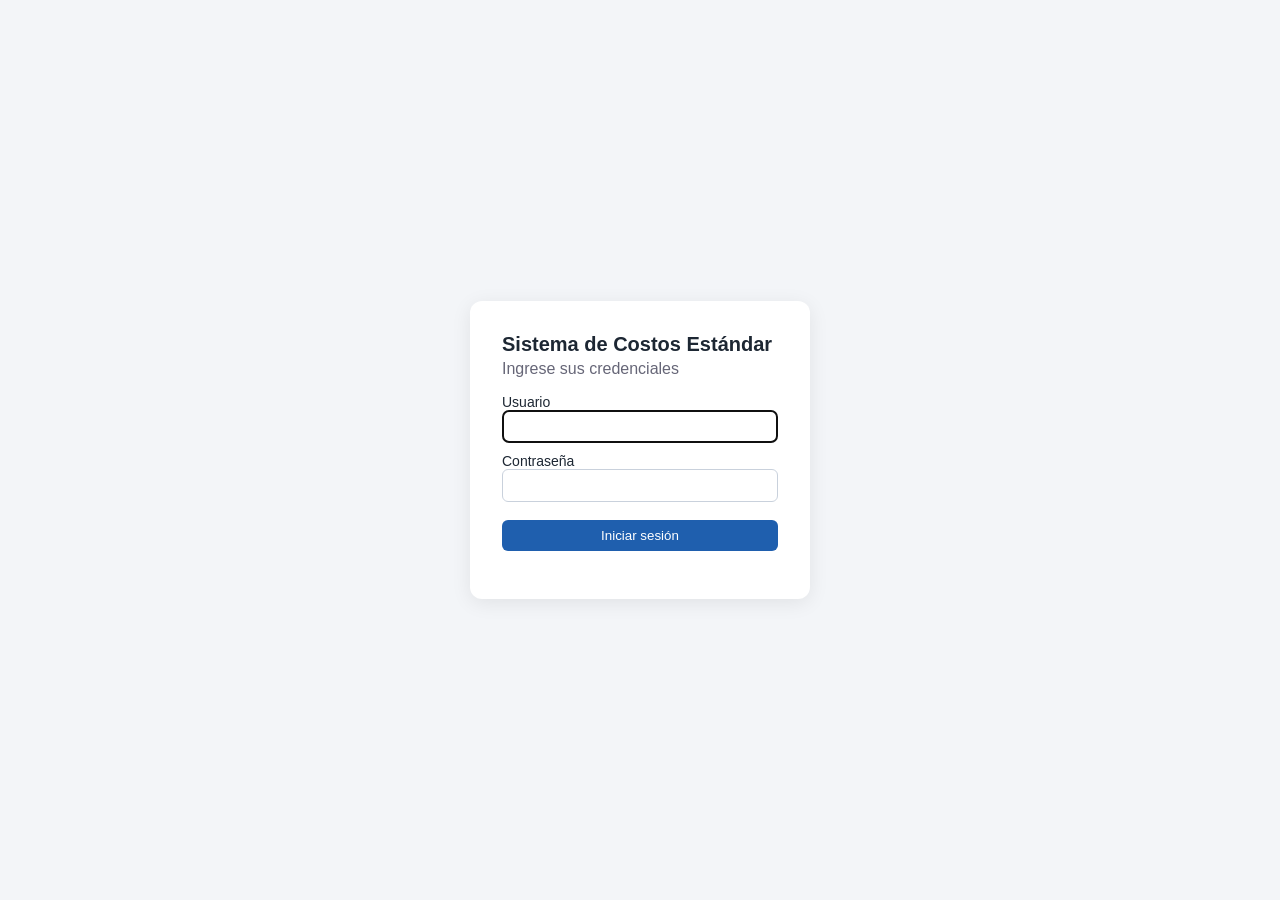
==== frontend/index.html @ 501c8cb6 "Subir Sistema De Costos" ====
<!DOCTYPE html>
<html lang="es">
<head>
  <meta charset="UTF-8">
  <meta name="viewport" content="width=device-width, initial-scale=1">
  <title>Sistema de Costos Estándar - Iniciar sesión</title>
  <link rel="stylesheet" href="css/estilos.css">
</head>
<body class="login">
  <form id="formLogin" class="tarjeta">
    <h1>Sistema de Costos Estándar</h1>
    <p class="sub">Ingrese sus credenciales</p>
    <label>Usuario <input name="usuario" required autofocus></label>
    <label>Contraseña <input name="password" type="password" required></label>
    <button type="submit">Iniciar sesión</button>
    <p id="error" class="error"></p>
  </form>

  <script src="js/api.js"></script>
  <script>
    document.getElementById('formLogin').addEventListener('submit', async (e) => {
      e.preventDefault();
      const datos = Object.fromEntries(new FormData(e.target));
      try {
        await api('/api/login', 'POST', datos);
        location.href = 'panel.html';
      } catch (err) {
        document.getElementById('error').textContent = err.message;
      }
    });
  </script>
</body>
</html>
---- frontend/css/estilos.css ----
* { box-sizing: border-box; }
body { margin: 0; font-family: Segoe UI, Arial, sans-serif; background: #f3f5f8; color: #1d2733; }
button { background: #1f5fae; color: #fff; border: 0; padding: 8px 14px; border-radius: 6px; cursor: pointer; }
button.sec { background: #e3e8ef; color: #1d2733; }
button.peligro { background: #c0392b; }
input { padding: 8px; border: 1px solid #c9d1dc; border-radius: 6px; width: 100%; }
label { display: block; font-size: 14px; margin-bottom: 10px; }
.error { color: #c0392b; }
.oculto { display: none; }

/* Login */
.login { display: grid; place-items: center; min-height: 100vh; }
.tarjeta { background: #fff; padding: 32px; border-radius: 12px; width: 340px; box-shadow: 0 4px 20px rgba(0,0,0,.08); }
.tarjeta h1 { font-size: 20px; margin: 0 0 4px; }
.sub { color: #667; margin-top: 0; }
.tarjeta button { width: 100%; margin-top: 8px; }

/* Panel */
header { display: flex; gap: 16px; align-items: center; padding: 12px 20px; background: #1d2733; color: #fff; }
header span { margin-left: auto; }
nav { display: flex; gap: 8px; padding: 12px 20px; background: #fff; border-bottom: 1px solid #dde3ea; }
nav button { background: transparent; color: #1f5fae; }
main { padding: 20px; }
.fila { display: flex; flex-wrap: wrap; gap: 8px; margin-bottom: 16px; }
.fila input { width: auto; flex: 1 1 150px; }
.rejilla { display: grid; grid-template-columns: repeat(auto-fit, minmax(240px, 1fr)); gap: 12px; align-items: start; }
fieldset { background: #fff; border: 1px solid #dde3ea; border-radius: 8px; }
table { width: 100%; border-collapse: collapse; background: #fff; margin-top: 12px; }
th, td { padding: 8px 10px; border-bottom: 1px solid #e6eaf0; text-align: left; }
tr.fav td:last-child { color: #1e8449; font-weight: 600; }
tr.desf td:last-child { color: #c0392b; font-weight: 600; }
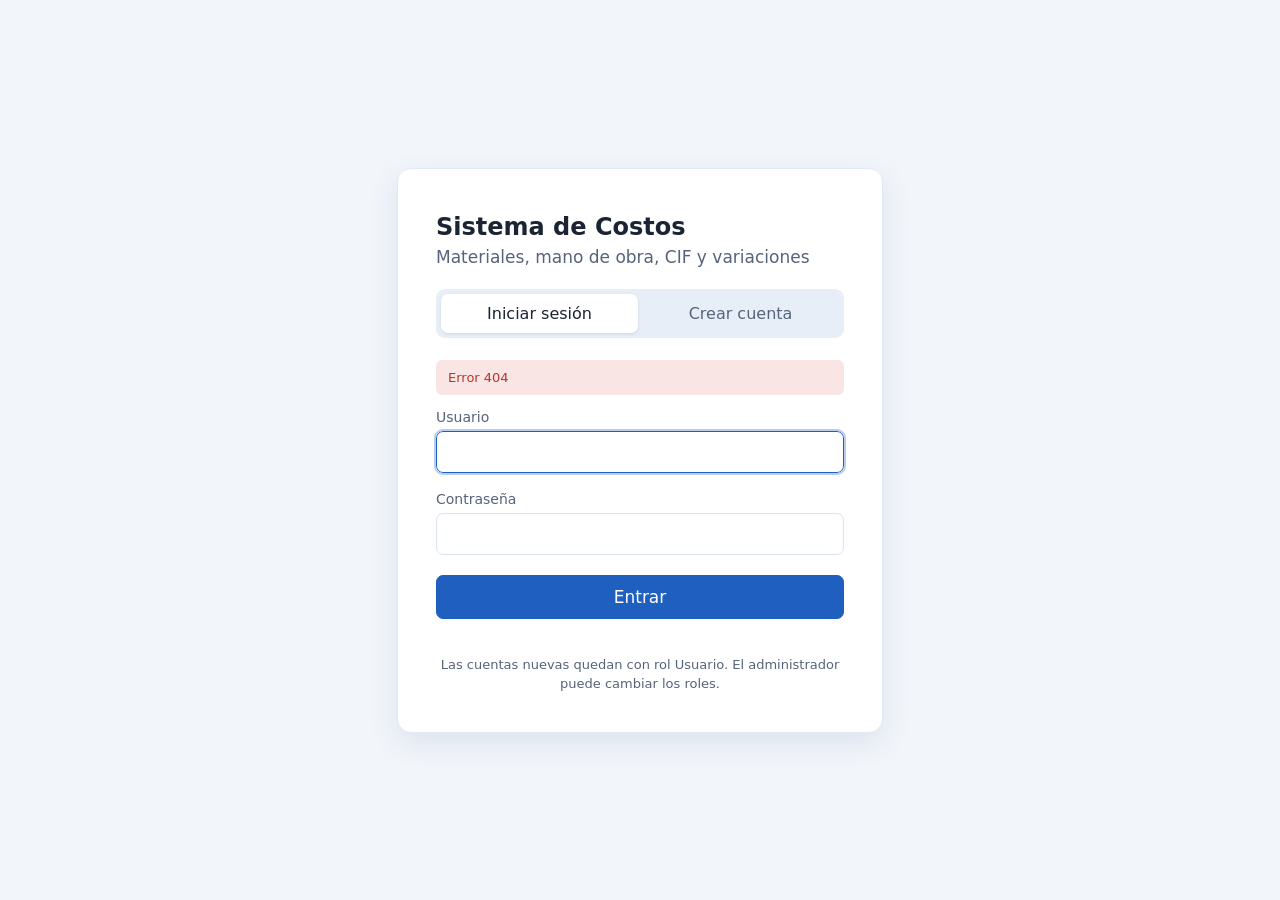
==== commit e6b45f52: "SistemadeCostos" ====
--- a/frontend/index.html
+++ b/frontend/index.html
@@ -1,33 +1,52 @@
 <!DOCTYPE html>
 <html lang="es">
 <head>
-  <meta charset="UTF-8">
+  <meta charset="utf-8">
   <meta name="viewport" content="width=device-width, initial-scale=1">
-  <title>Sistema de Costos Estándar - Iniciar sesión</title>
+  <title>Sistema de Costos · Ingreso</title>
+  <link rel="icon" href="img/icono.svg" type="image/svg+xml">
   <link rel="stylesheet" href="css/estilos.css">
 </head>
-<body class="login">
-  <form id="formLogin" class="tarjeta">
-    <h1>Sistema de Costos Estándar</h1>
-    <p class="sub">Ingrese sus credenciales</p>
-    <label>Usuario <input name="usuario" required autofocus></label>
-    <label>Contraseña <input name="password" type="password" required></label>
-    <button type="submit">Iniciar sesión</button>
-    <p id="error" class="error"></p>
-  </form>
+<body class="pagina-login">
+<main class="login-fondo">
+  <section class="login-tarjeta" aria-labelledby="titulo-login">
+    <h1 id="titulo-login">Sistema de Costos</h1>
+    <p class="login-sub">Materiales, mano de obra, CIF y variaciones</p>
 
-  <script src="js/api.js"></script>
-  <script>
-    document.getElementById('formLogin').addEventListener('submit', async (e) => {
-      e.preventDefault();
-      const datos = Object.fromEntries(new FormData(e.target));
-      try {
-        await api('/api/login', 'POST', datos);
-        location.href = 'panel.html';
-      } catch (err) {
-        document.getElementById('error').textContent = err.message;
-      }
-    });
-  </script>
+    <div class="login-pestanas" role="tablist">
+      <button type="button" class="activa" data-pestana="ingresar" role="tab">Iniciar sesión</button>
+      <button type="button" data-pestana="registro" role="tab" id="tab-registro">Crear cuenta</button>
+    </div>
+
+    <div id="mensaje"></div>
+
+    <form id="form-ingresar" novalidate>
+      <div class="campo">
+        <label for="l-usuario">Usuario</label>
+        <input id="l-usuario" name="usuario" autocomplete="username" required autofocus>
+      </div>
+      <div class="campo">
+        <label for="l-clave">Contraseña</label>
+        <input id="l-clave" name="contrasena" type="password" autocomplete="current-password" required>
+      </div>
+      <button class="login-boton" type="submit">Entrar</button>
+    </form>
+
+    <form id="form-registro" class="oculto" novalidate>
+      <div class="campo"><label for="r-nombre">Nombre completo</label><input id="r-nombre" name="nombre" maxlength="120" required></div>
+      <div class="campo"><label for="r-usuario">Usuario</label><input id="r-usuario" name="usuario" maxlength="40" required autocomplete="username">
+        <div class="ayuda">3 a 40 caracteres: letras, números, punto o guion.</div></div>
+      <div class="campo"><label for="r-correo">Correo electrónico</label><input id="r-correo" name="correo" type="email" maxlength="120" required></div>
+      <div class="campo"><label for="r-clave">Contraseña</label><input id="r-clave" name="contrasena" type="password" required autocomplete="new-password">
+        <div class="ayuda" id="ayuda-clave">Mínimo 8 caracteres, con letras y números.</div></div>
+      <div class="campo"><label for="r-confirmar">Confirmar contraseña</label><input id="r-confirmar" name="confirmar" type="password" required autocomplete="new-password"></div>
+      <button class="login-boton" type="submit">Crear cuenta</button>
+    </form>
+
+    <p class="login-nota" id="nota-roles">Las cuentas nuevas quedan con rol Usuario. El administrador puede cambiar los roles.</p>
+  </section>
+</main>
+<script src="js/api.js"></script>
+<script src="js/login.js"></script>
 </body>
 </html>
--- a/frontend/css/estilos.css
+++ b/frontend/css/estilos.css
@@ -1,31 +1,204 @@
+/* =====================================================================
+   SISTEMA DE COSTOS - Hoja de estilos
+   Estética de libro contable: papel cálido, tinta azul, cifras tabulares.
+   Sin dependencias externas (funciona sin internet).
+   ===================================================================== */
+:root {
+  --tinta: #1f3a5f;
+  --tinta-2: #2c4f7c;
+  --tinta-osc: #152a46;
+  --barra: #1d5fbf;
+  --papel: #f6f4ef;
+  --hoja: #ffffff;
+  --linea: #e2ddd2;
+  --linea-2: #cfd8e3;
+  --texto: #1d2733;
+  --suave: #5d6b7a;
+  --ambar: #c8811a;
+  --ambar-claro: #fbf1df;
+  --fav: #1f7a4d;
+  --fav-claro: #e4f3ea;
+  --desf: #b3372f;
+  --desf-claro: #f9e5e3;
+  --radio: 8px;
+  --sombra: 0 1px 2px rgba(20, 30, 45, .06), 0 4px 14px rgba(20, 30, 45, .06);
+  --fuente: "Segoe UI", system-ui, -apple-system, Roboto, "Helvetica Neue", Arial, sans-serif;
+  --mono: "Cascadia Mono", Consolas, "SFMono-Regular", Menlo, monospace;
+}
+
 * { box-sizing: border-box; }
-body { margin: 0; font-family: Segoe UI, Arial, sans-serif; background: #f3f5f8; color: #1d2733; }
-button { background: #1f5fae; color: #fff; border: 0; padding: 8px 14px; border-radius: 6px; cursor: pointer; }
-button.sec { background: #e3e8ef; color: #1d2733; }
-button.peligro { background: #c0392b; }
-input { padding: 8px; border: 1px solid #c9d1dc; border-radius: 6px; width: 100%; }
-label { display: block; font-size: 14px; margin-bottom: 10px; }
-.error { color: #c0392b; }
-.oculto { display: none; }
-
-/* Login */
-.login { display: grid; place-items: center; min-height: 100vh; }
-.tarjeta { background: #fff; padding: 32px; border-radius: 12px; width: 340px; box-shadow: 0 4px 20px rgba(0,0,0,.08); }
-.tarjeta h1 { font-size: 20px; margin: 0 0 4px; }
-.sub { color: #667; margin-top: 0; }
-.tarjeta button { width: 100%; margin-top: 8px; }
-
-/* Panel */
-header { display: flex; gap: 16px; align-items: center; padding: 12px 20px; background: #1d2733; color: #fff; }
-header span { margin-left: auto; }
-nav { display: flex; gap: 8px; padding: 12px 20px; background: #fff; border-bottom: 1px solid #dde3ea; }
-nav button { background: transparent; color: #1f5fae; }
-main { padding: 20px; }
-.fila { display: flex; flex-wrap: wrap; gap: 8px; margin-bottom: 16px; }
-.fila input { width: auto; flex: 1 1 150px; }
-.rejilla { display: grid; grid-template-columns: repeat(auto-fit, minmax(240px, 1fr)); gap: 12px; align-items: start; }
-fieldset { background: #fff; border: 1px solid #dde3ea; border-radius: 8px; }
-table { width: 100%; border-collapse: collapse; background: #fff; margin-top: 12px; }
-th, td { padding: 8px 10px; border-bottom: 1px solid #e6eaf0; text-align: left; }
-tr.fav td:last-child { color: #1e8449; font-weight: 600; }
-tr.desf td:last-child { color: #c0392b; font-weight: 600; }
+html, body { margin: 0; height: 100%; }
+body { font-family: var(--fuente); font-size: 14px; color: var(--texto); background: var(--papel); }
+a { color: var(--tinta-2); }
+h1, h2, h3, h4 { margin: 0 0 .5em; color: var(--tinta-osc); font-weight: 650; letter-spacing: -.01em; }
+h1 { font-size: 22px; } h2 { font-size: 18px; } h3 { font-size: 15px; }
+.num, td.num, th.num { text-align: right; font-variant-numeric: tabular-nums; white-space: nowrap; }
+.oculto { display: none !important; }
+.suave { color: var(--suave); }
+.peq { font-size: 12px; }
+
+/* ---------------------------------------------------------------- Botones y campos */
+button, .btn {
+  font: inherit; cursor: pointer; border: 1px solid var(--linea-2); background: var(--hoja); color: var(--texto);
+  padding: 7px 14px; border-radius: 6px; display: inline-flex; align-items: center; gap: 6px; text-decoration: none;
+  transition: background .15s, border-color .15s;
+}
+button:hover, .btn:hover { border-color: var(--tinta-2); }
+button:focus-visible, input:focus-visible, select:focus-visible, textarea:focus-visible { outline: 2px solid var(--ambar); outline-offset: 1px; }
+.btn-primario { background: var(--tinta); color: #fff; border-color: var(--tinta); }
+.btn-primario:hover { background: var(--tinta-2); }
+.btn-peligro { color: var(--desf); border-color: #e7c2be; }
+.btn-peligro:hover { background: var(--desf-claro); border-color: var(--desf); }
+.btn-chico { padding: 4px 9px; font-size: 12.5px; }
+button:disabled { opacity: .55; cursor: not-allowed; }
+
+label { display: block; font-size: 12.5px; font-weight: 600; color: var(--suave); margin-bottom: 4px; }
+input, select, textarea {
+  font: inherit; width: 100%; padding: 8px 10px; border: 1px solid var(--linea-2); border-radius: 6px;
+  background: var(--hoja); color: var(--texto);
+}
+input[type=checkbox] { width: auto; }
+textarea { min-height: 70px; resize: vertical; }
+.campo { margin-bottom: 12px; }
+.campo .ayuda { font-size: 11.5px; color: var(--suave); margin-top: 3px; }
+.campo .error-campo { font-size: 12px; color: var(--desf); margin-top: 3px; }
+.campo.con-error input, .campo.con-error select { border-color: var(--desf); background: #fffafa; }
+.requerido::after { content: " *"; color: var(--desf); }
+.rejilla { display: grid; grid-template-columns: repeat(auto-fill, minmax(220px, 1fr)); gap: 0 16px; }
+
+/* ---------------------------------------------------------------- Inicio de sesión / crear cuenta */
+.pagina-login { background: #f2f6fb; }
+.login-fondo { min-height: 100vh; display: flex; align-items: center; justify-content: center; padding: 32px 16px; }
+.login-tarjeta {
+  width: 100%; max-width: 486px; background: #fff; border: 1px solid #e3e9f1; border-radius: 14px;
+  box-shadow: 0 10px 30px rgba(30, 60, 110, .10); padding: 44px 38px 38px;
+}
+.login-tarjeta h1 { font-size: 24px; font-weight: 700; color: #1b2433; margin: 0 0 6px; letter-spacing: 0; }
+.login-sub { color: #56637a; font-size: 17px; margin: 0 0 22px; }
+.login-pestanas { display: grid; grid-template-columns: 1fr 1fr; gap: 4px; background: #e7eef8; border-radius: 9px; padding: 5px; margin-bottom: 22px; }
+.login-pestanas button { border: 0; border-radius: 7px; background: transparent; color: #56637a; font-size: 16px; padding: 10px 12px; justify-content: center; }
+.login-pestanas button:hover { border: 0; color: #1b2433; }
+.login-pestanas button.activa { background: #fff; color: #1b2433; box-shadow: 0 1px 3px rgba(30, 60, 110, .12); }
+.login-tarjeta .campo { margin-bottom: 18px; }
+.login-tarjeta label { font-size: 14px; font-weight: 400; color: #56637a; margin-bottom: 6px; }
+.login-tarjeta input { padding: 11px 12px; border: 1px solid #dbe3ee; border-radius: 7px; font-size: 15px; }
+.login-tarjeta input:focus { outline: 2px solid #b9cdf0; outline-offset: 0; border-color: #1f5fbf; }
+.login-boton { width: 100%; justify-content: center; background: #1f5fbf; border: 1px solid #1f5fbf; color: #fff; font-size: 17px; padding: 11px; border-radius: 7px; margin-top: 2px; }
+.login-boton:hover { background: #1a51a3; border-color: #1a51a3; }
+.login-nota { text-align: center; color: #56637a; font-size: 13px; margin: 36px 0 0; line-height: 1.5; }
+.mensaje { padding: 10px 12px; border-radius: 6px; font-size: 13px; margin-bottom: 14px; }
+.mensaje.error { background: var(--desf-claro); color: var(--desf); }
+.mensaje.exito { background: var(--fav-claro); color: var(--fav); }
+
+/* ---------------------------------------------------------------- Estructura principal */
+.app { display: grid; grid-template-columns: 250px 1fr; min-height: 100vh; }
+.lateral { background: var(--barra); color: #e6eefb; display: flex; flex-direction: column; position: sticky; top: 0; height: 100vh; overflow-y: auto; }
+.lateral .logo { padding: 18px 20px; color: #fff; font-weight: 700; font-size: 16px; border-bottom: 1px solid rgba(255,255,255,.2); }
+.lateral .logo small { display: block; color: #ffe2a8; font-weight: 500; font-size: 11px; letter-spacing: .1em; text-transform: uppercase; }
+.menu { padding: 8px 0 24px; }
+.menu .grupo { padding: 14px 20px 4px; font-size: 10.5px; letter-spacing: .14em; text-transform: uppercase; color: #b9d0f2; }
+.menu a { display: block; padding: 7px 20px 7px 24px; color: #f1f6fd; text-decoration: none; border-left: 3px solid transparent; font-size: 13.5px; }
+.menu a:hover { background: rgba(255,255,255,.12); }
+.menu a.activo { background: rgba(255,255,255,.2); border-left-color: #ffe2a8; color: #fff; font-weight: 600; }
+.principal { min-width: 0; display: flex; flex-direction: column; }
+.barra {
+  display: flex; align-items: center; gap: 12px; padding: 10px 24px; background: var(--hoja); border-bottom: 1px solid var(--linea);
+  position: sticky; top: 0; z-index: 5; flex-wrap: wrap;
+}
+.barra .selector { display: flex; align-items: center; gap: 6px; }
+.barra .selector label { margin: 0; }
+.barra select { width: auto; min-width: 170px; padding: 6px 8px; }
+.barra .espacio { flex: 1; }
+.usuario-chip { display: flex; align-items: center; gap: 8px; font-size: 13px; }
+.usuario-chip .rol { font-size: 11px; background: var(--ambar-claro); color: #8a5a10; padding: 2px 8px; border-radius: 10px; }
+.contenido { padding: 24px; max-width: 1400px; width: 100%; }
+.encabezado { display: flex; align-items: flex-end; justify-content: space-between; gap: 12px; margin-bottom: 16px; flex-wrap: wrap; }
+.encabezado p { margin: 0; color: var(--suave); }
+.acciones { display: flex; gap: 8px; flex-wrap: wrap; align-items: center; }
+
+/* ---------------------------------------------------------------- Paneles y tablas */
+.panel { background: var(--hoja); border: 1px solid var(--linea); border-radius: var(--radio); box-shadow: var(--sombra); padding: 16px; margin-bottom: 16px; }
+.panel > h3 { margin-bottom: 12px; }
+.tabla-cont { overflow-x: auto; }
+table { border-collapse: collapse; width: 100%; background: var(--hoja); }
+th { text-align: left; font-size: 11.5px; text-transform: uppercase; letter-spacing: .05em; color: var(--suave); font-weight: 600;
+  padding: 9px 10px; border-bottom: 2px solid var(--linea-2); background: #fbfaf7; white-space: nowrap; }
+td { padding: 8px 10px; border-bottom: 1px solid #efebe3; vertical-align: middle; }
+tr:hover td { background: #fcfbf8; }
+tfoot td { font-weight: 700; background: #f3f1ec; border-top: 2px solid var(--linea-2); }
+td.acc { white-space: nowrap; text-align: right; }
+.vacio { text-align: center; color: var(--suave); padding: 28px; }
+.buscador { max-width: 260px; }
+
+.etiqueta { display: inline-block; font-size: 11.5px; padding: 2px 8px; border-radius: 10px; font-weight: 600; }
+.etiqueta.fav { background: var(--fav-claro); color: var(--fav); }
+.etiqueta.desf { background: var(--desf-claro); color: var(--desf); }
+.etiqueta.neutra { background: #eef1f4; color: var(--suave); }
+.etiqueta.info { background: var(--ambar-claro); color: #8a5a10; }
+.val-fav { color: var(--fav); } .val-desf { color: var(--desf); }
+
+/* ---------------------------------------------------------------- Indicadores */
+.kpis { display: grid; grid-template-columns: repeat(auto-fill, minmax(190px, 1fr)); gap: 12px; margin-bottom: 16px; }
+.kpi { background: var(--hoja); border: 1px solid var(--linea); border-radius: var(--radio); padding: 14px 16px; box-shadow: var(--sombra); border-top: 3px solid var(--tinta); }
+.kpi.fav { border-top-color: var(--fav); } .kpi.desf { border-top-color: var(--desf); } .kpi.ambar { border-top-color: var(--ambar); }
+.kpi .t { font-size: 11.5px; color: var(--suave); text-transform: uppercase; letter-spacing: .05em; }
+.kpi .v { font-size: 22px; font-weight: 700; margin-top: 6px; font-variant-numeric: tabular-nums; color: var(--tinta-osc); }
+.kpi .s { font-size: 12px; color: var(--suave); margin-top: 2px; }
+.dos-col { display: grid; grid-template-columns: 1fr 1fr; gap: 16px; }
+.grafico svg { width: 100%; height: auto; display: block; }
+.grafico .leyenda { display: flex; gap: 14px; font-size: 12px; color: var(--suave); margin-top: 6px; flex-wrap: wrap; }
+.grafico .leyenda i { display: inline-block; width: 10px; height: 10px; border-radius: 2px; margin-right: 5px; vertical-align: -1px; }
+
+/* ---------------------------------------------------------------- Modal y avisos */
+.fondo-modal { position: fixed; inset: 0; background: rgba(15, 25, 40, .45); display: flex; align-items: flex-start; justify-content: center; padding: 40px 16px; z-index: 50; overflow-y: auto; }
+.modal { background: var(--hoja); border-radius: 10px; width: 100%; max-width: 760px; box-shadow: 0 20px 50px rgba(0,0,0,.25); }
+.modal.ancho { max-width: 1100px; }
+.modal.chico { max-width: 440px; }
+.modal-cab { padding: 16px 20px; border-bottom: 1px solid var(--linea); display: flex; justify-content: space-between; align-items: center; }
+.modal-cab h3 { margin: 0; }
+.modal-cuerpo { padding: 20px; }
+.modal-pie { padding: 12px 20px; border-top: 1px solid var(--linea); display: flex; justify-content: flex-end; gap: 8px; background: #fbfaf7; border-radius: 0 0 10px 10px; }
+.cerrar { border: 0; background: none; font-size: 22px; line-height: 1; padding: 2px 8px; color: var(--suave); }
+.avisos { position: fixed; right: 18px; bottom: 18px; display: flex; flex-direction: column; gap: 8px; z-index: 60; }
+.aviso { background: var(--tinta-osc); color: #fff; padding: 11px 16px; border-radius: 7px; box-shadow: var(--sombra); max-width: 380px; font-size: 13.5px; animation: entra .2s ease-out; }
+.aviso.error { background: var(--desf); } .aviso.exito { background: var(--fav); }
+@keyframes entra { from { transform: translateY(8px); opacity: 0; } }
+.lista-errores { margin: 0 0 14px; padding: 10px 12px 10px 28px; background: var(--desf-claro); color: var(--desf); border-radius: 6px; font-size: 13px; }
+
+.lineas td { padding: 5px 6px; } .lineas input, .lineas select { padding: 6px 8px; }
+.seccion-form { font-size: 12px; text-transform: uppercase; letter-spacing: .1em; color: var(--ambar); font-weight: 700; margin: 8px 0 10px; border-bottom: 1px solid var(--linea); padding-bottom: 6px; }
+.matriz td, .matriz th { text-align: center; } .matriz td:first-child, .matriz th:first-child { text-align: left; }
+.ayuda-doc { line-height: 1.65; max-width: 900px; }
+.ayuda-doc h2 { margin-top: 1.4em; border-bottom: 1px solid var(--linea); padding-bottom: 6px; }
+.ayuda-doc code { font-family: var(--mono); background: #efece5; padding: 1px 5px; border-radius: 4px; font-size: 12.5px; }
+.ayuda-doc .paso { display: grid; grid-template-columns: 34px 1fr; gap: 10px; margin: 10px 0; }
+.ayuda-doc .paso b.n { width: 28px; height: 28px; border-radius: 50%; background: var(--tinta); color: #fff; display: grid; place-items: center; font-size: 13px; }
+.formula { font-family: var(--mono); background: #fbfaf7; border-left: 3px solid var(--ambar); padding: 8px 12px; margin: 6px 0; font-size: 13px; }
+
+.cargando { padding: 40px; text-align: center; color: var(--suave); }
+
+/* ---------------------------------------------------------------- Responsivo */
+@media (max-width: 900px) {
+  .login-tarjeta { padding: 30px 22px; }
+  .app { grid-template-columns: 1fr; }
+  .lateral { position: fixed; left: -260px; width: 250px; z-index: 40; transition: left .2s; }
+  .lateral.abierto { left: 0; }
+  .dos-col { grid-template-columns: 1fr; }
+  .contenido { padding: 16px; }
+  #btn-menu { display: inline-flex !important; }
+}
+#btn-menu { display: none; }
+
+/* ---------------------------------------------------------------- Impresión */
+@media print {
+  .lateral, .barra, .acciones, .no-imprimir, .avisos { display: none !important; }
+  .app { display: block; }
+  body { background: #fff; font-size: 11px; }
+  .panel { box-shadow: none; border: 0; padding: 0; break-inside: avoid; }
+  .contenido { padding: 0; max-width: none; }
+  th { background: #eee !important; -webkit-print-color-adjust: exact; print-color-adjust: exact; }
+  .solo-impresion { display: block !important; }
+}
+.solo-impresion { display: none; }
+.acciones label { margin: 0; display: inline; }
+.acciones select { width: auto; min-width: 180px; }
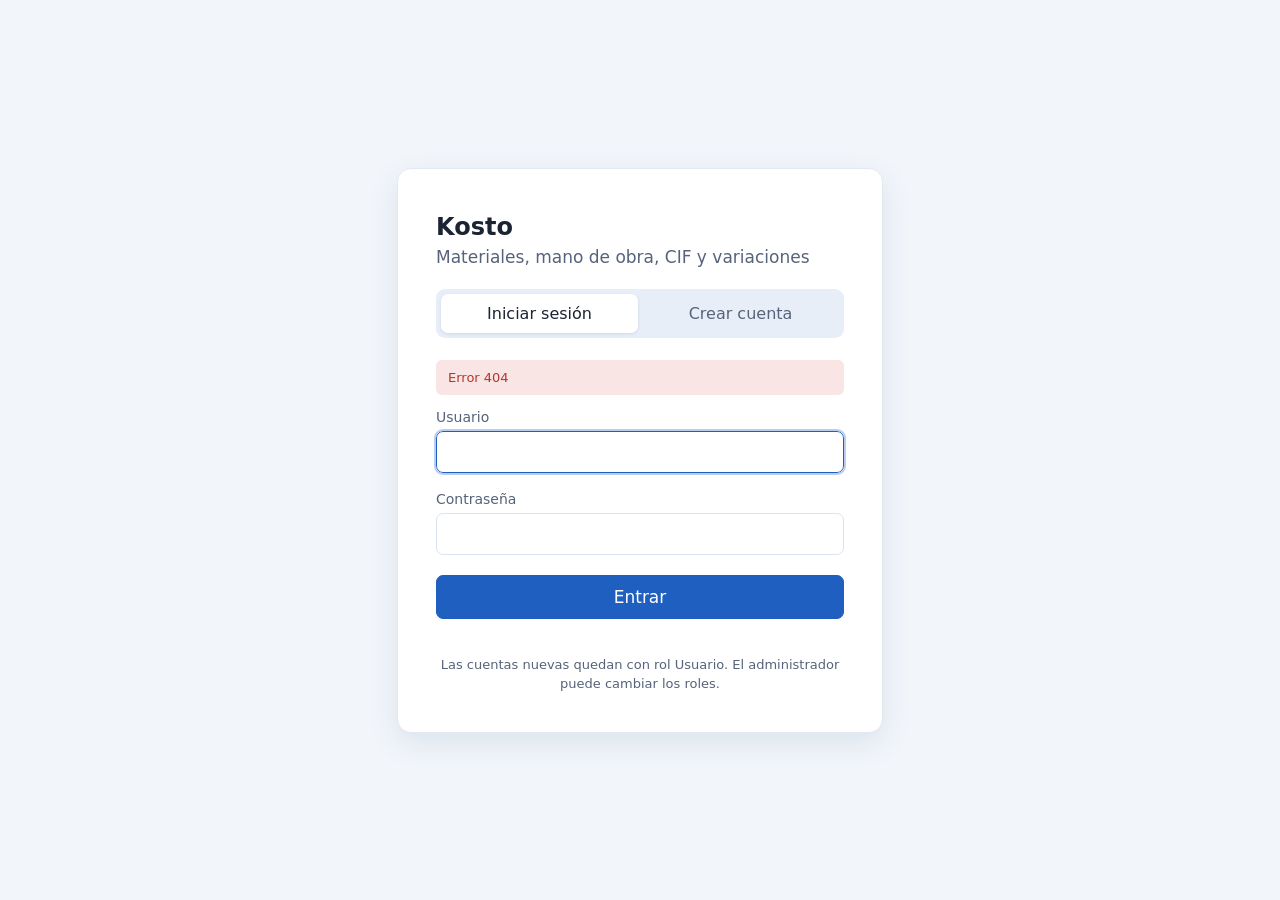
==== commit 26c81ebf: "Cambiar nombre del sistema a Kosto" ====
--- a/frontend/index.html
+++ b/frontend/index.html
@@ -3,14 +3,14 @@
 <head>
   <meta charset="utf-8">
   <meta name="viewport" content="width=device-width, initial-scale=1">
-  <title>Sistema de Costos · Ingreso</title>
+  <title>Kosto · Ingreso</title>
   <link rel="icon" href="img/icono.svg" type="image/svg+xml">
   <link rel="stylesheet" href="css/estilos.css">
 </head>
 <body class="pagina-login">
 <main class="login-fondo">
   <section class="login-tarjeta" aria-labelledby="titulo-login">
-    <h1 id="titulo-login">Sistema de Costos</h1>
+    <h1 id="titulo-login">Kosto</h1>
     <p class="login-sub">Materiales, mano de obra, CIF y variaciones</p>
 
     <div class="login-pestanas" role="tablist">
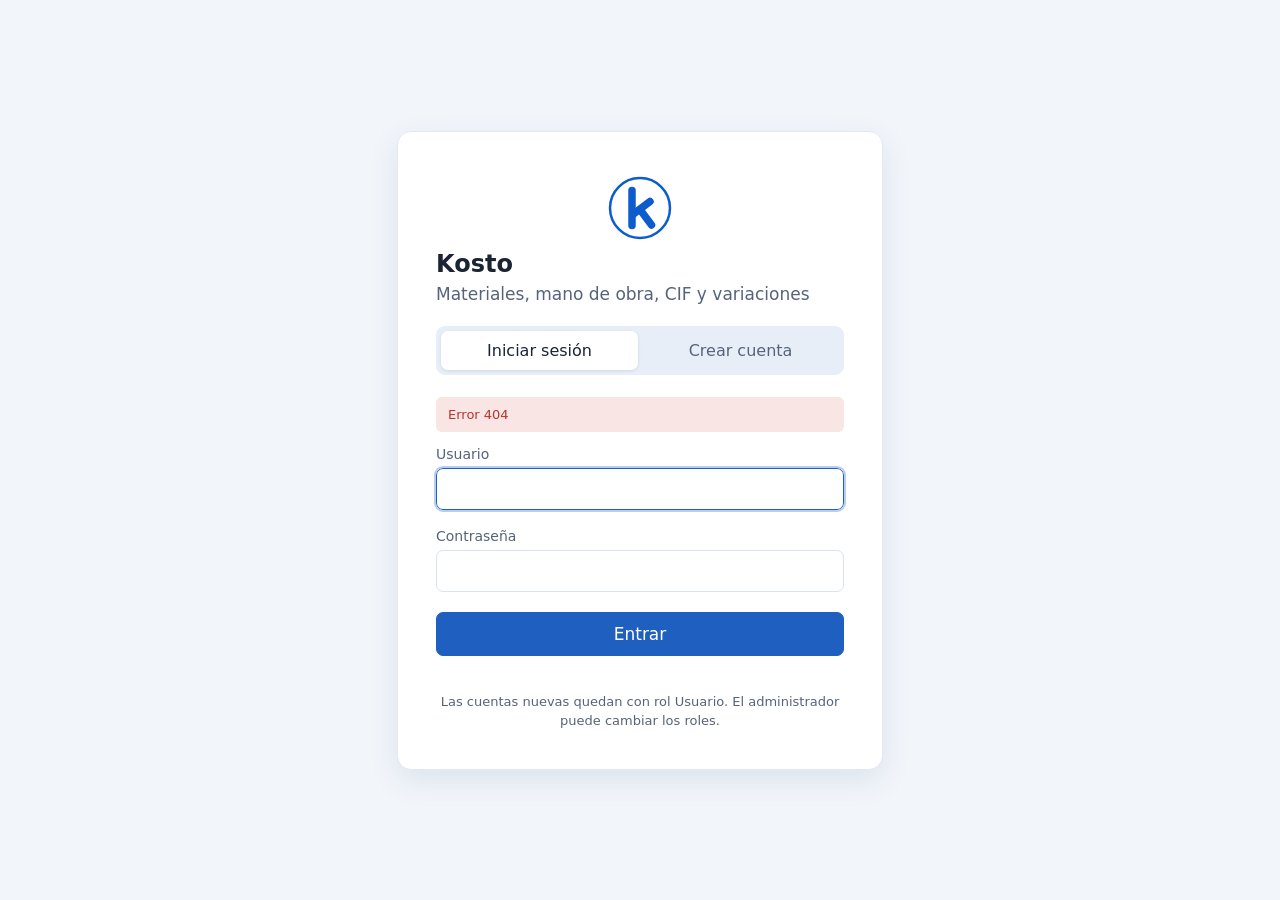
==== commit 19379bb0: "Nuevo logo de Kosto" ====
--- a/frontend/index.html
+++ b/frontend/index.html
@@ -10,6 +10,7 @@
 <body class="pagina-login">
 <main class="login-fondo">
   <section class="login-tarjeta" aria-labelledby="titulo-login">
+    <img src="img/icono.svg" alt="" width="64" height="64" style="display:block;margin:0 auto 10px">
     <h1 id="titulo-login">Kosto</h1>
     <p class="login-sub">Materiales, mano de obra, CIF y variaciones</p>
 
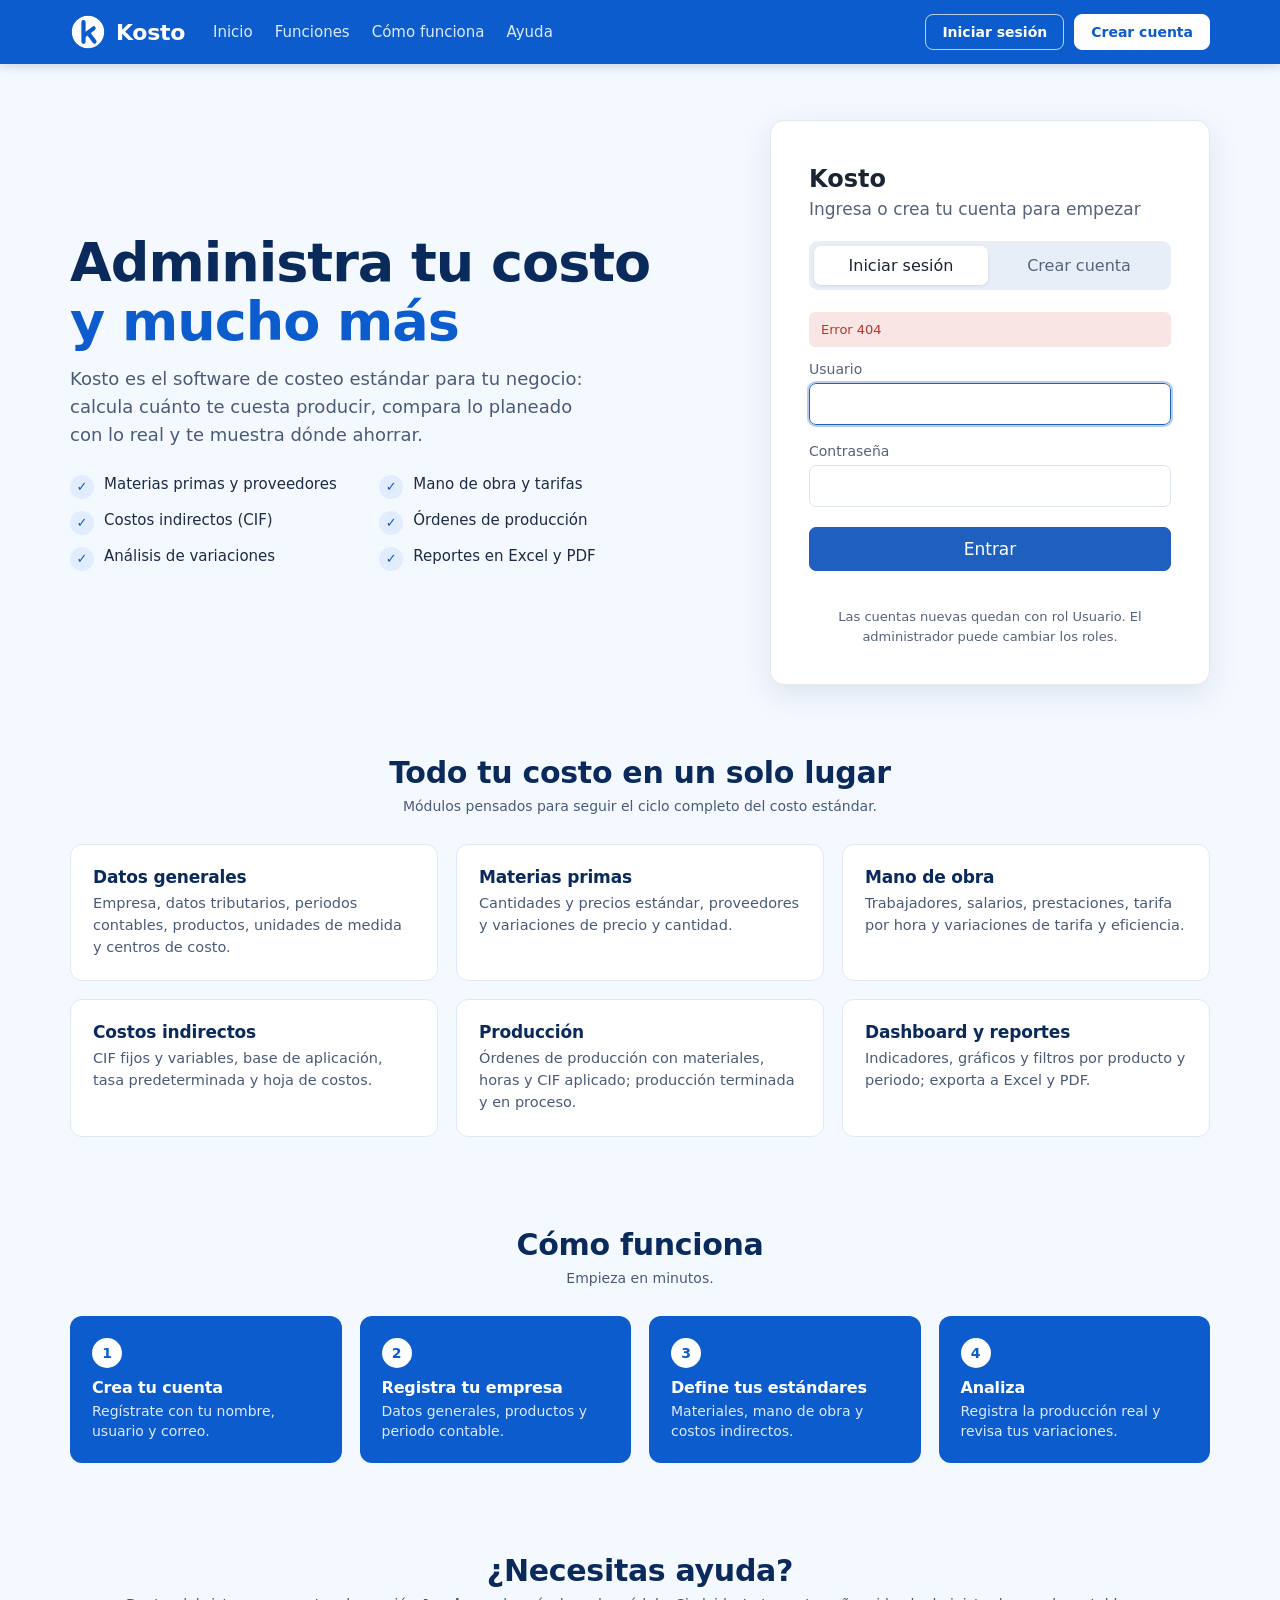
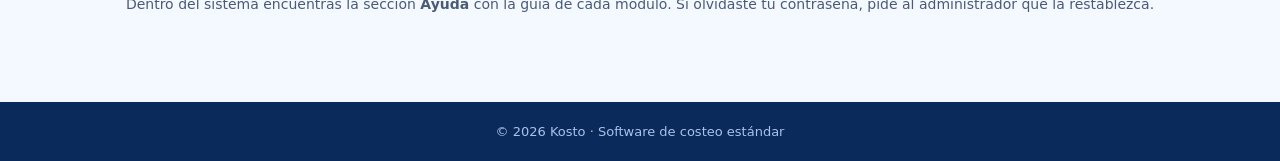
==== commit a1e4f2c3: "Nueva pantalla de inicio de Kosto" ====
--- a/frontend/index.html
+++ b/frontend/index.html
@@ -6,13 +6,85 @@
   <title>Kosto · Ingreso</title>
   <link rel="icon" href="img/icono.svg" type="image/svg+xml">
   <link rel="stylesheet" href="css/estilos.css">
+<style>
+  .pagina-login { background: #f4f8ff; }
+  .kx-nav { position: sticky; top: 0; z-index: 20; background: #0c5ccd; color: #fff; box-shadow: 0 2px 10px rgba(10,40,90,.18); }
+  .kx-nav .kx-w { max-width: 1180px; margin: 0 auto; padding: 0 20px; height: 64px; display: flex; align-items: center; gap: 28px; }
+  .kx-marca { display: flex; align-items: center; gap: 10px; font-weight: 800; font-size: 22px; color: #fff; text-decoration: none; letter-spacing: -.3px; }
+  .kx-menu { display: flex; gap: 22px; flex: 1; }
+  .kx-menu a { color: #dce9ff; text-decoration: none; font-size: 15px; font-weight: 500; }
+  .kx-menu a:hover { color: #fff; }
+  .kx-acciones { display: flex; gap: 10px; }
+  .kx-acciones button { font: inherit; font-size: 14px; font-weight: 600; border-radius: 8px; padding: 9px 16px; cursor: pointer; border: 1px solid rgba(255,255,255,.7); background: transparent; color: #fff; }
+  .kx-acciones button.kx-lleno { background: #fff; color: #0c5ccd; border-color: #fff; }
+  .kx-hamb { display: none; background: none; border: 0; color: #fff; font-size: 24px; cursor: pointer; }
+  .kx-inicio { max-width: 1180px; margin: 0 auto; padding: 56px 20px 40px; display: grid; grid-template-columns: 1.1fr .9fr; gap: 48px; align-items: center; }
+  .kx-hero h1 { font-size: clamp(34px, 5vw, 54px); line-height: 1.08; color: #0a2a5c; margin: 0 0 14px; letter-spacing: -1px; }
+  .kx-hero h1 span { color: #0c5ccd; }
+  .kx-hero p.kx-lead { font-size: 18px; color: #4a5b78; margin: 0 0 26px; max-width: 520px; line-height: 1.55; }
+  .kx-lista { list-style: none; padding: 0; margin: 0; display: grid; grid-template-columns: 1fr 1fr; gap: 12px 18px; }
+  .kx-lista li { display: flex; gap: 10px; align-items: flex-start; color: #1d2b45; font-size: 15px; }
+  .kx-lista li b { display: inline-grid; place-items: center; flex: none; width: 24px; height: 24px; border-radius: 50%; background: #e1ecff; color: #0c5ccd; font-size: 13px; }
+  .kx-inicio .login-tarjeta { margin: 0; width: 100%; max-width: 440px; justify-self: end; }
+  .kx-seccion { max-width: 1180px; margin: 0 auto; padding: 30px 20px 60px; }
+  .kx-seccion h2 { text-align: center; font-size: 30px; color: #0a2a5c; margin: 0 0 8px; }
+  .kx-seccion > p { text-align: center; color: #4a5b78; margin: 0 0 30px; }
+  .kx-tarjetas { display: grid; grid-template-columns: repeat(3, 1fr); gap: 18px; }
+  .kx-tarjetas div { background: #fff; border: 1px solid #dfe8f7; border-radius: 12px; padding: 22px; }
+  .kx-tarjetas h3 { margin: 0 0 6px; font-size: 17px; color: #0a2a5c; }
+  .kx-tarjetas p { margin: 0; color: #4a5b78; font-size: 14.5px; line-height: 1.5; }
+  .kx-pasos { counter-reset: p; display: grid; grid-template-columns: repeat(4, 1fr); gap: 18px; }
+  .kx-pasos div { background: #0c5ccd; color: #fff; border-radius: 12px; padding: 22px; }
+  .kx-pasos div::before { counter-increment: p; content: counter(p); display: inline-grid; place-items: center; width: 30px; height: 30px; border-radius: 50%; background: #fff; color: #0c5ccd; font-weight: 800; margin-bottom: 10px; }
+  .kx-pasos h3 { margin: 0 0 4px; font-size: 16px; color: #fff; }
+  .kx-pasos p { margin: 0; color: #dce9ff; font-size: 14px; line-height: 1.45; }
+  .kx-pie { background: #0a2a5c; color: #a9c2ea; text-align: center; padding: 22px; font-size: 13px; }
+  @media (max-width: 900px) {
+    .kx-menu, .kx-acciones { display: none; }
+    .kx-hamb { display: block; margin-left: auto; }
+    .kx-nav.abierto .kx-w { height: auto; flex-wrap: wrap; padding-bottom: 14px; }
+    .kx-nav.abierto .kx-menu { display: flex; flex-direction: column; flex-basis: 100%; gap: 12px; order: 3; }
+    .kx-nav.abierto .kx-acciones { display: flex; flex-basis: 100%; order: 4; }
+    .kx-inicio { grid-template-columns: 1fr; padding-top: 32px; gap: 30px; }
+    .kx-inicio .login-tarjeta { justify-self: center; }
+    .kx-tarjetas, .kx-pasos { grid-template-columns: 1fr 1fr; }
+  }
+  @media (max-width: 560px) { .kx-tarjetas, .kx-pasos, .kx-lista { grid-template-columns: 1fr; } }
+</style>
 </head>
 <body class="pagina-login">
-<main class="login-fondo">
+<header class="kx-nav" id="kx-nav">
+  <div class="kx-w">
+    <a class="kx-marca" href="#inicio"><svg viewBox="0 0 64 64" width="36" height="36" aria-hidden="true"><circle cx="32" cy="32" r="30" fill="#fff" stroke="#0c5ccd" stroke-width="2.5"/><g fill="none" stroke="#0c5ccd" stroke-width="7.5" stroke-linecap="round" stroke-linejoin="round"><path d="M24 14.5 V49.5"/><path d="M42 25.5 L25.5 38"/><path d="M32 33.5 L43.5 49"/></g></svg>Kosto</a>
+    <nav class="kx-menu" aria-label="Menú">
+      <a href="#inicio">Inicio</a>
+      <a href="#funciones">Funciones</a>
+      <a href="#como-funciona">Cómo funciona</a>
+      <a href="#ayuda">Ayuda</a>
+    </nav>
+    <div class="kx-acciones">
+      <button type="button" data-ir="ingresar">Iniciar sesión</button>
+      <button type="button" class="kx-lleno" data-ir="registro">Crear cuenta</button>
+    </div>
+    <button type="button" class="kx-hamb" aria-label="Abrir menú" onclick="document.getElementById('kx-nav').classList.toggle('abierto')">☰</button>
+  </div>
+</header>
+<main class="kx-inicio" id="inicio">
+  <div class="kx-hero">
+    <h1>Administra tu costo <span>y mucho más</span></h1>
+    <p class="kx-lead">Kosto es el software de costeo estándar para tu negocio: calcula cuánto te cuesta producir, compara lo planeado con lo real y te muestra dónde ahorrar.</p>
+    <ul class="kx-lista">
+      <li><b>✓</b>Materias primas y proveedores</li>
+      <li><b>✓</b>Mano de obra y tarifas</li>
+      <li><b>✓</b>Costos indirectos (CIF)</li>
+      <li><b>✓</b>Órdenes de producción</li>
+      <li><b>✓</b>Análisis de variaciones</li>
+      <li><b>✓</b>Reportes en Excel y PDF</li>
+    </ul>
+  </div>
   <section class="login-tarjeta" aria-labelledby="titulo-login">
-    <img src="img/icono.svg" alt="" width="64" height="64" style="display:block;margin:0 auto 10px">
     <h1 id="titulo-login">Kosto</h1>
-    <p class="login-sub">Materiales, mano de obra, CIF y variaciones</p>
+    <p class="login-sub">Ingresa o crea tu cuenta para empezar</p>
 
     <div class="login-pestanas" role="tablist">
       <button type="button" class="activa" data-pestana="ingresar" role="tab">Iniciar sesión</button>
@@ -47,6 +119,47 @@
     <p class="login-nota" id="nota-roles">Las cuentas nuevas quedan con rol Usuario. El administrador puede cambiar los roles.</p>
   </section>
 </main>
+
+<section class="kx-seccion" id="funciones">
+  <h2>Todo tu costo en un solo lugar</h2>
+  <p>Módulos pensados para seguir el ciclo completo del costo estándar.</p>
+  <div class="kx-tarjetas">
+    <div><h3>Datos generales</h3><p>Empresa, datos tributarios, periodos contables, productos, unidades de medida y centros de costo.</p></div>
+    <div><h3>Materias primas</h3><p>Cantidades y precios estándar, proveedores y variaciones de precio y cantidad.</p></div>
+    <div><h3>Mano de obra</h3><p>Trabajadores, salarios, prestaciones, tarifa por hora y variaciones de tarifa y eficiencia.</p></div>
+    <div><h3>Costos indirectos</h3><p>CIF fijos y variables, base de aplicación, tasa predeterminada y hoja de costos.</p></div>
+    <div><h3>Producción</h3><p>Órdenes de producción con materiales, horas y CIF aplicado; producción terminada y en proceso.</p></div>
+    <div><h3>Dashboard y reportes</h3><p>Indicadores, gráficos y filtros por producto y periodo; exporta a Excel y PDF.</p></div>
+  </div>
+</section>
+<section class="kx-seccion" id="como-funciona">
+  <h2>Cómo funciona</h2>
+  <p>Empieza en minutos.</p>
+  <div class="kx-pasos">
+    <div><h3>Crea tu cuenta</h3><p>Regístrate con tu nombre, usuario y correo.</p></div>
+    <div><h3>Registra tu empresa</h3><p>Datos generales, productos y periodo contable.</p></div>
+    <div><h3>Define tus estándares</h3><p>Materiales, mano de obra y costos indirectos.</p></div>
+    <div><h3>Analiza</h3><p>Registra la producción real y revisa tus variaciones.</p></div>
+  </div>
+</section>
+<section class="kx-seccion" id="ayuda">
+  <h2>¿Necesitas ayuda?</h2>
+  <p>Dentro del sistema encuentras la sección <b>Ayuda</b> con la guía de cada módulo. Si olvidaste tu contraseña, pide al administrador que la restablezca.</p>
+</section>
+<footer class="kx-pie">© 2026 Kosto · Software de costeo estándar</footer>
+<script>
+document.querySelectorAll("[data-ir]").forEach(function (b) {
+  b.addEventListener("click", function () {
+    var t = document.querySelector('.login-pestanas button[data-pestana="' + b.dataset.ir + '"]');
+    if (t) t.click();
+    document.getElementById("kx-nav").classList.remove("abierto");
+    document.querySelector(".login-tarjeta").scrollIntoView({ behavior: "smooth", block: "center" });
+    var c = document.querySelector(b.dataset.ir === "registro" ? "#r-nombre" : "#l-usuario");
+    if (c) setTimeout(function () { c.focus(); }, 300);
+  });
+});
+document.querySelectorAll(".kx-menu a").forEach(function (a) { a.addEventListener("click", function () { document.getElementById("kx-nav").classList.remove("abierto"); }); });
+</script>
 <script src="js/api.js"></script>
 <script src="js/login.js"></script>
 </body>
